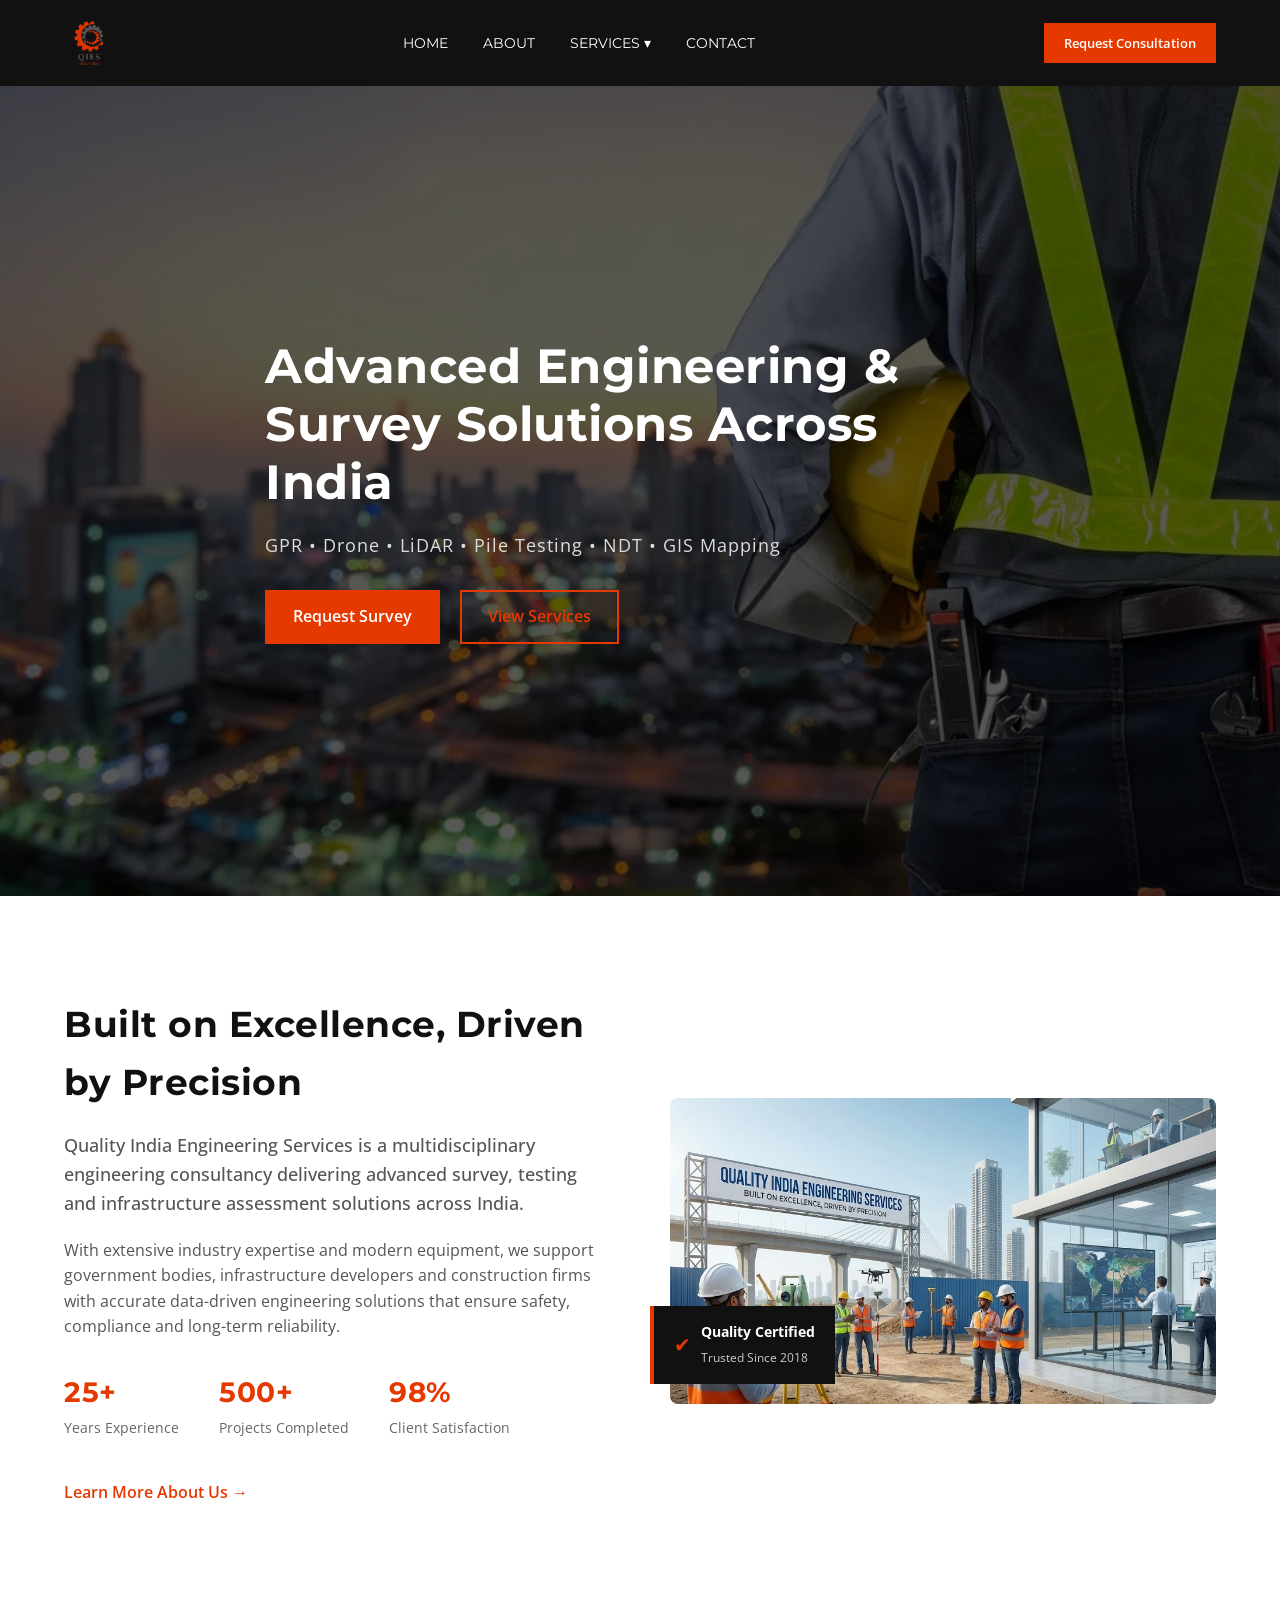
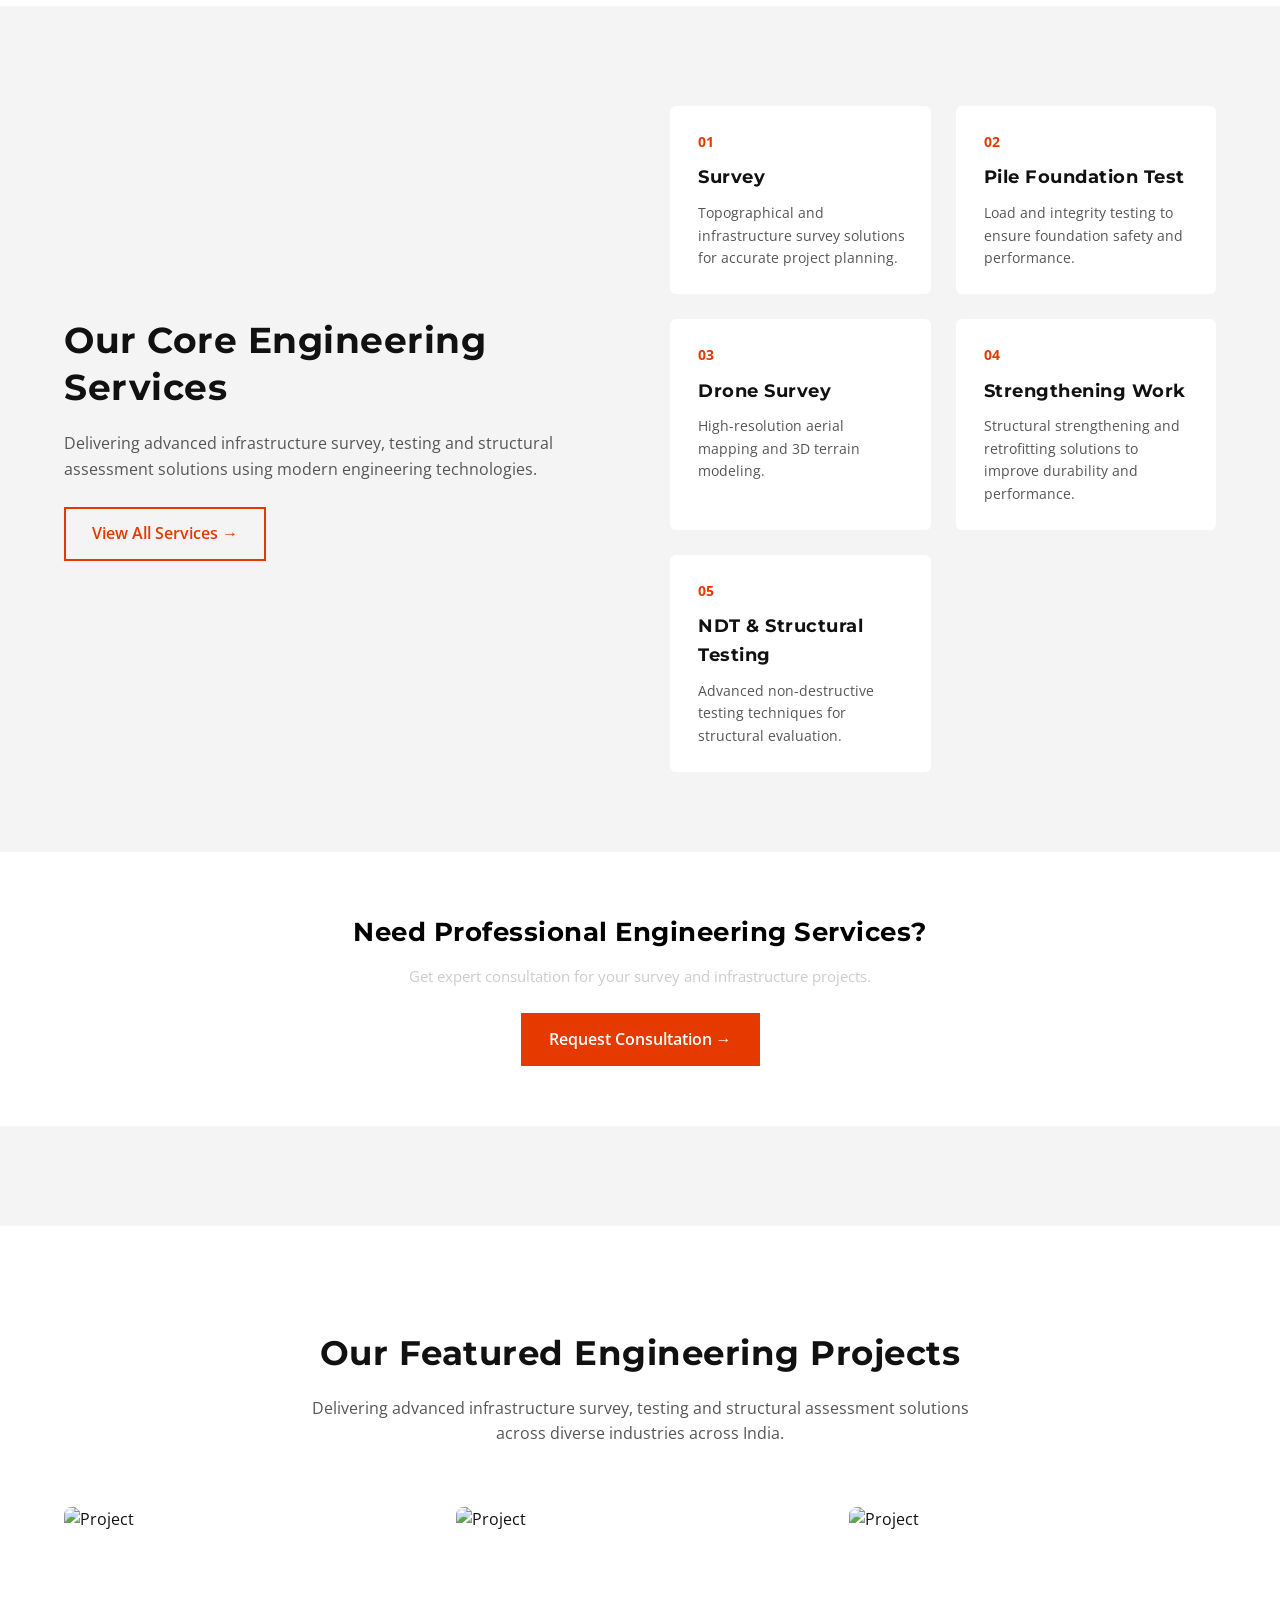
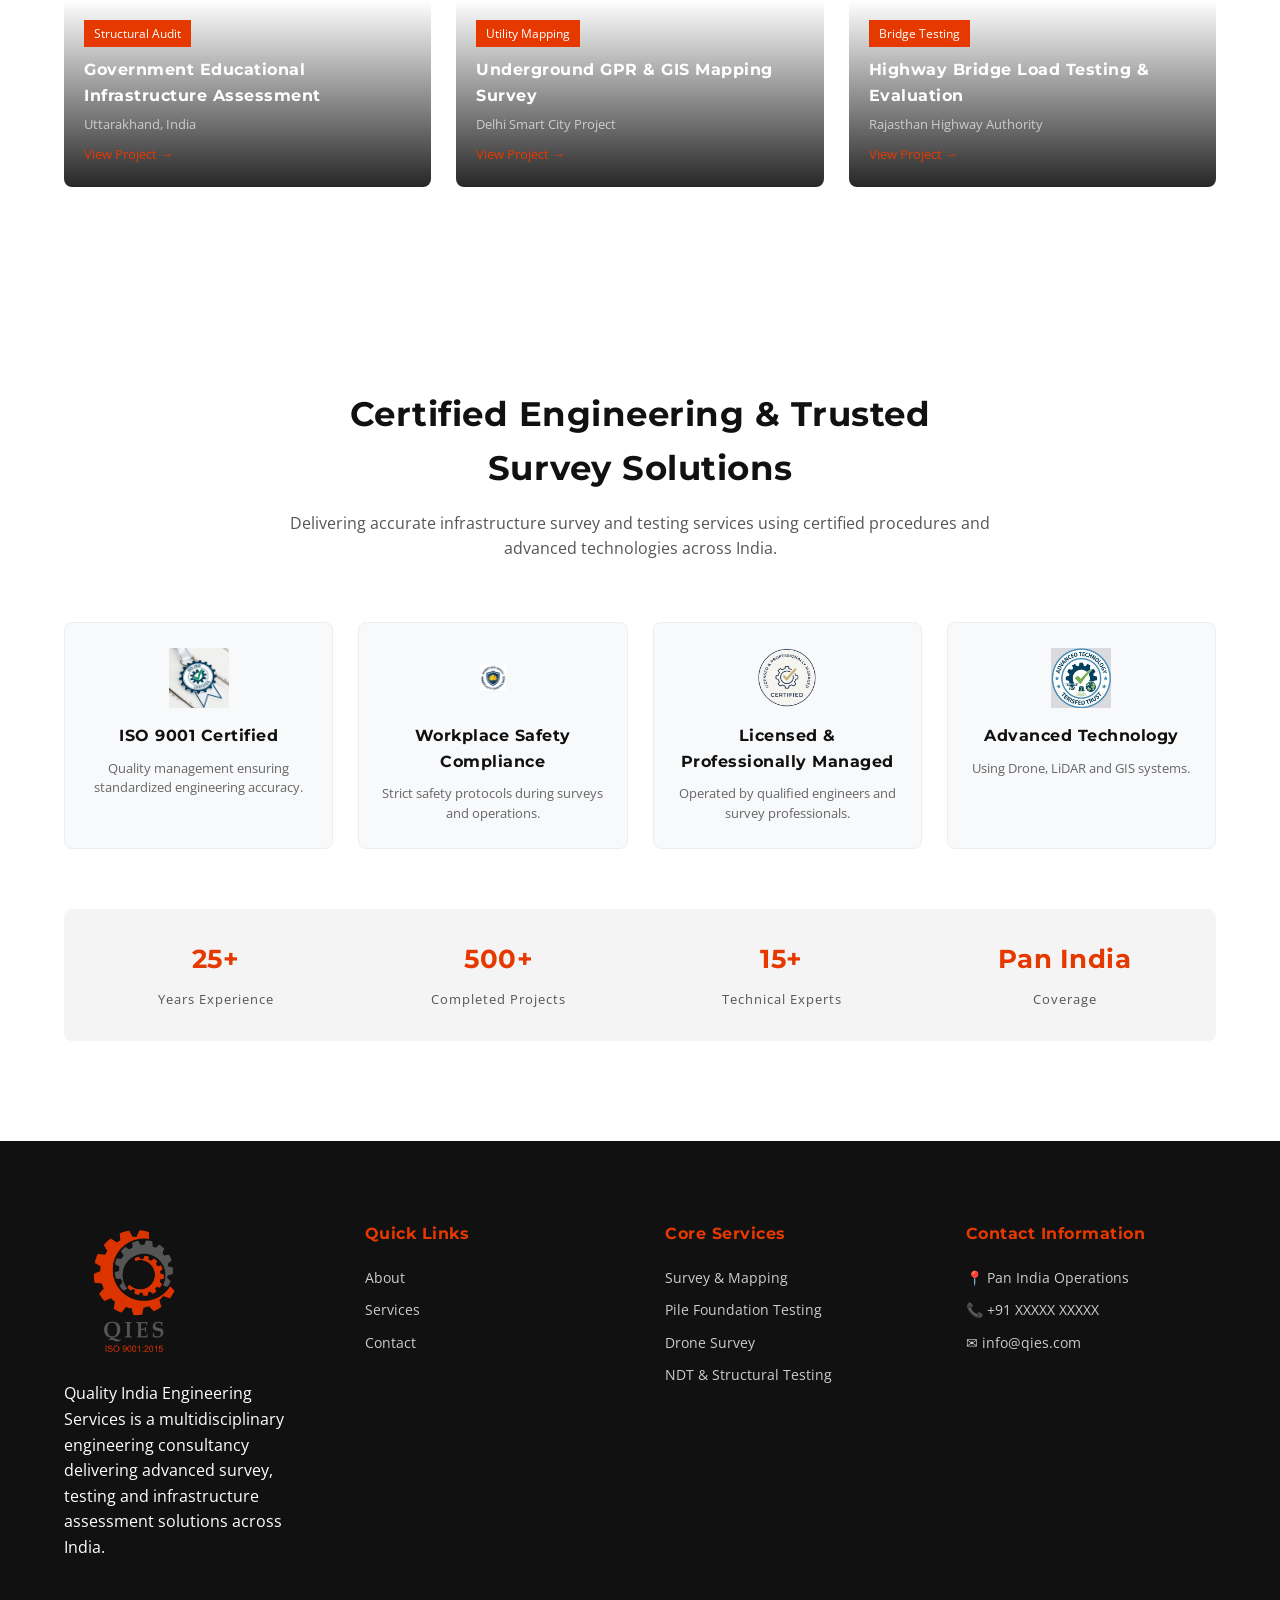
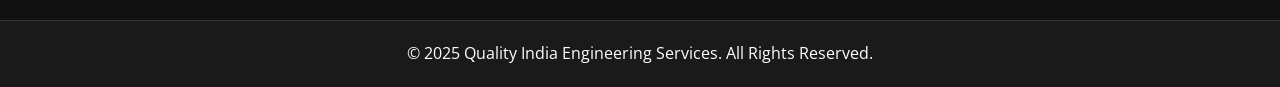
==== index.html @ 015c9689 "Add files via upload" ====
<!DOCTYPE html>
<html lang="en">

<head>
    <meta charset="UTF-8">
    <meta name="viewport" content="width=device-width, initial-scale=1.0">
    <title>QIES | Quality India Engineering Services</title>

    <!-- Google Fonts -->
    <link
        href="https://fonts.googleapis.com/css2?family=Montserrat:wght@600;700&family=Open+Sans:wght@400;500;600&display=swap"
        rel="stylesheet">

    <!-- CSS Files -->
    <link rel="stylesheet" href="assets/css/main.css">
    <link rel="stylesheet" href="assets/css/components.css">
    <link rel="stylesheet" href="assets/css/layout.css">
    <link rel="stylesheet" href="assets/css/animations.css">
</head>

<body>

    <!-- =====================================
     GLOBAL NAVBAR
===================================== -->
    <header class="header">
        <div class="container navbar">

            <!-- Logo -->
            <div class="nav-logo">
                <a href="index.html">
                    <img src="assets/img/logo/qies-logo.png" alt="QIES Logo">
                </a>
            </div>

            <!-- Navigation -->
            <ul class="nav-menu">

                <li><a href="index.html">Home</a></li>

                <li><a href="about.html">About</a></li>

                <!-- Services Dropdown -->
                <li class="dropdown">

                    <!-- This opens dropdown -->
                    <a href="#" class="dropdown-toggle">Services ▾</a>

                    <ul class="dropdown-menu">

                        <!-- 🔥 MAIN SERVICES PAGE LINK -->
                        <li><a href="services/index.html">All Services</a></li>

                        <li><a href="services/survey.html">Survey</a></li>
                        <li><a href="services/pile-foundation.html">Pile Foundation Test</a></li>
                        <li><a href="services/drone-survey.html">Drone Survey</a></li>
                        <li><a href="services/ndt.html">NDT</a></li>
                        <li><a href="services/strengthening.html">Strengthening Work</a></li>

                    </ul>

                </li>

                <li><a href="contact.html">Contact</a></li>

            </ul>

            <!-- CTA Button -->
            <div class="nav-cta">
                <a href="contact.html" class="btn-primary">
                    Request Consultation
                </a>
            </div>

            <!-- Mobile Toggle -->
            <div class="menu-toggle" id="menu-toggle">
                ☰
            </div>

        </div>
    </header>


    <!-- =====================================
     HERO SECTION
===================================== -->
    <section class="hero-section">

        <!-- Background Image -->
        <!-- Replace hero-bg.jpg with your real image -->
        <div class="hero-bg"></div>
        <!-- <video autoplay muted loop class="hero-bg-video">
            <source src="assets/video/drone-video.mp4" type="video/mp4">
        </video> -->

        <!-- Dark Overlay -->
        <div class="hero-overlay"></div>

        <div class="container hero-content">

            <h1>
                Advanced Engineering & Survey Solutions Across India
            </h1>

            <p class="hero-subtitle">
                GPR • Drone • LiDAR • Pile Testing • NDT • GIS Mapping
            </p>

            <div class="hero-buttons">
                <a href="contact.html" class="btn-primary">
                    Request Survey
                </a>

                <a href="services/index.html" class="btn-outline">
                    View Services
                </a>
            </div>

        </div>

    </section>

    <!-- =====================================
     ABOUT SECTION
===================================== -->
    <section class="home-about">

        <div class="container about-flex">

            <!-- LEFT CONTENT -->
            <div class="about-left">

                <h2>Built on Excellence, Driven by Precision</h2>

                <p class="about-lead">
                    Quality India Engineering Services is a multidisciplinary
                    engineering consultancy delivering advanced survey, testing
                    and infrastructure assessment solutions across India.
                </p>

                <p>
                    With extensive industry expertise and modern equipment, we
                    support government bodies, infrastructure developers and
                    construction firms with accurate data-driven engineering
                    solutions that ensure safety, compliance and long-term reliability.
                </p>

                <!-- STATS -->
                <div class="about-stats">

                    <div class="stat-item">
                        <h3>25+</h3>
                        <span>Years Experience</span>
                    </div>

                    <div class="stat-item">
                        <h3>500+</h3>
                        <span>Projects Completed</span>
                    </div>

                    <div class="stat-item">
                        <h3>98%</h3>
                        <span>Client Satisfaction</span>
                    </div>

                </div>

                <a href="about .html" class="about-link">
                    Learn More About Us →
                </a>

            </div>

            <!-- RIGHT IMAGE -->
            <div class="about-right">

                <img src="./assets/img/home/about-home.png" alt="Engineering Team at Work">

                <!-- Floating Badge -->
                <div class="about-badge">
                    <span>✔</span>
                    <div>
                        <strong>Quality Certified</strong>
                        <small>Trusted Since 2018</small>
                    </div>
                </div>

            </div>

        </div>

    </section>


    <!-- =====================================
     HOME SERVICES SECTION
===================================== -->
    <section class="home-services">

        <div class="container services-flex">

            <!-- LEFT SIDE -->
            <div class="services-left">

                <h2>Our Core Engineering Services</h2>

                <p>
                    Delivering advanced infrastructure survey, testing and structural
                    assessment solutions using modern engineering technologies.
                </p>

                <a href="services/index.html" class="btn-outline">
                    View All Services →
                </a>

            </div>

            <!-- RIGHT SIDE -->
            <div class="services-right">

                <div class="service-card">
                    <span class="service-num">01</span>
                    <h3>Survey</h3>
                    <p>Topographical and infrastructure survey solutions for accurate project planning.</p>
                </div>

                <div class="service-card">
                    <span class="service-num">02</span>
                    <h3>Pile Foundation Test</h3>
                    <p>Load and integrity testing to ensure foundation safety and performance.</p>
                </div>

                <div class="service-card">
                    <span class="service-num">03</span>
                    <h3>Drone Survey</h3>
                    <p>High-resolution aerial mapping and 3D terrain modeling.</p>
                </div>

                <!-- NEW CARD -->
                <div class="service-card">
                    <span class="service-num">04</span>
                    <h3>Strengthening Work</h3>
                    <p>Structural strengthening and retrofitting solutions to improve durability and performance.</p>
                </div>

                <!-- NDT MOVED TO LAST -->
                <div class="service-card">
                    <span class="service-num">05</span>
                    <h3>NDT & Structural Testing</h3>
                    <p>Advanced non-destructive testing techniques for structural evaluation.</p>
                </div>

            </div>

        </div>

        <!-- CTA -->
        <div class="services-cta">
            <h4>Need Professional Engineering Services?</h4>
            <p>Get expert consultation for your survey and infrastructure projects.</p>

            <a href="contact.html" class="btn-primary">
                Request Consultation →
            </a>
        </div>

    </section>

    <!-- =====================================
     PROJECT  SECTION
===================================== -->
    <section class="featured-projects">

        <div class="container">

            <!-- Section Header -->
            <div class="section-header center">
                <h2>Our Featured Engineering Projects</h2>
                <p>
                    Delivering advanced infrastructure survey, testing and structural
                    assessment solutions across diverse industries across India.
                </p>
            </div>

            <!-- Projects Grid -->
            <div class="projects-wrapper">

                <!-- Project Card -->
                <div class="project-item">
                    <img src="https://structuralauditor.in/wp-content/uploads/2022/12/civil-engineering-san-jose-ca-e1670151294856-1024x973.jpeg"
                        alt="Project">
                    <div class="project-info">
                        <span class="project-tag">Structural Audit</span>
                        <h4>Government Educational Infrastructure Assessment</h4>
                        <p>Uttarakhand, India</p>
                        <a href="#" class="project-btn">View Project →</a>
                    </div>
                </div>

                <div class="project-item">
                    <img src="https://media.licdn.com/dms/image/v2/D5622AQFQ6OgZ4KOZig/feedshare-shrink_800/B56ZpRAYqjHAAg-/0/1762295648862?e=2147483647&v=beta&t=RNg6ci0b3ePFVuhfb6QjzdAFDzTQX1T67wUep_dt-_A"
                        alt="Project">
                    <div class="project-info">
                        <span class="project-tag">Utility Mapping</span>
                        <h4>Underground GPR & GIS Mapping Survey</h4>
                        <p>Delhi Smart City Project</p>
                        <a href="#" class="project-btn">View Project →</a>
                    </div>
                </div>

                <div class="project-item">
                    <img src="https://encrypted-tbn0.gstatic.com/images?q=tbn:ANd9GcRdxtEsLmEn75LwpDg9IGQLPdgUCQNTuTKJ7g&s"
                        alt="Project">
                    <div class="project-info">
                        <span class="project-tag">Bridge Testing</span>
                        <h4>Highway Bridge Load Testing & Evaluation</h4>
                        <p>Rajasthan Highway Authority</p>
                        <a href="#" class="project-btn">View Project →</a>
                    </div>
                </div>

            </div>

        </div>

    </section>


    <!-- =====================================
     CERTIFICATION & TRUST SECTION
===================================== -->
    <section class="cert-perfect">

        <div class="container">

            <!-- ROW 1: HEADING -->
            <div class="cert-heading">
                <h2>Certified Engineering & Trusted Survey Solutions</h2>
                <p>
                    Delivering accurate infrastructure survey and testing services
                    using certified procedures and advanced technologies across India.
                </p>
            </div>

            <!-- ROW 2: CERTIFICATION CARDS -->
            <div class="cert-cards-row">

                <div class="cert-card">
                    <img src="assets/img/certificates/badge-1.webp" alt="ISO Certification">
                    <h4>ISO 9001 Certified</h4>
                    <p>Quality management ensuring standardized engineering accuracy.</p>
                </div>

                <div class="cert-card">
                    <img src="assets/img/certificates/badge-2.png" alt="Workplace Safety">
                    <h4>Workplace Safety Compliance</h4>
                    <p>Strict safety protocols during surveys and operations.</p>
                </div>

                <div class="cert-card">
                    <img src="assets/img/certificates/badge-3.png" alt="Licensed Managed">
                    <h4>Licensed & Professionally Managed</h4>
                    <p>Operated by qualified engineers and survey professionals.</p>
                </div>

                <div class="cert-card">
                    <img src="assets/img/certificates/badge-4.png" alt="Advanced Technology">
                    <h4>Advanced Technology</h4>
                    <p>Using Drone, LiDAR and GIS systems.</p>
                </div>

            </div>


            <!-- ROW 3: STATS BAR -->
            <div class="cert-stats-row">

                <div class="stat-box">
                    <h3>25+</h3>
                    <span>Years Experience</span>
                </div>

                <div class="stat-box">
                    <h3>500+</h3>
                    <span>Completed Projects</span>
                </div>

                <div class="stat-box">
                    <h3>15+</h3>
                    <span>Technical Experts</span>
                </div>

                <div class="stat-box">
                    <h3>Pan India</h3>
                    <span>Coverage</span>
                </div>

            </div>

        </div>

    </section>


    <!-- =====================================
     GLOBAL FOOTER
===================================== -->
    <footer class="global-footer">

        <div class="container footer-grid">

            <!-- Column 1 -->
            <div class="footer-col footer-about">
                <img src="assets/img/logo/qies-logo.png" alt="QIES Logo">
                <p>
                    Quality India Engineering Services is a multidisciplinary
                    engineering consultancy delivering advanced survey,
                    testing and infrastructure assessment solutions across India.
                </p>
            </div>

            <!-- Column 2 -->
            <div class="footer-col">
                <h4>Quick Links</h4>
                <ul>
                    <li><a href="about.html">About</a></li>
                    <li><a href="services/index.html">Services</a></li>
                    <li><a href="contact.html">Contact</a></li>
                </ul>
            </div>

            <!-- Column 3 -->
            <div class="footer-col">
                <h4>Core Services</h4>
                <ul>
                    <li>Survey & Mapping</li>
                    <li>Pile Foundation Testing</li>
                    <li>Drone Survey</li>
                    <li>NDT & Structural Testing</li>
                </ul>
            </div>

            <!-- Column 4 -->
            <div class="footer-col">
                <h4>Contact Information</h4>
                <ul>
                    <li>📍 Pan India Operations</li>
                    <li>📞 +91 XXXXX XXXXX</li>
                    <li>✉ info@qies.com</li>
                </ul>
            </div>

        </div>

        <!-- Bottom Bar -->
        <div class="footer-bottom">
            <div class="container">
                <p>© 2025 Quality India Engineering Services. All Rights Reserved.</p>
            </div>
        </div>

    </footer>


    <!-- JS -->
    <script src="assets/js/main.js"></script>

</body>

</html>
---- assets/css/main.css ----
/* =====================================
   INDUSTRIAL PRECISION THEME
   QIES - Global Foundation
===================================== */

/* =====================================
   ROOT VARIABLES
===================================== */

:root {

  /* ===== Primary Colors ===== */
  --color-dark: #111111;
  --color-dark-grey: #2E2E2E;
  --color-orange: #E53900;

  /* ===== Secondary Colors ===== */
  --color-light-grey: #F4F4F4;
  --color-white: #FFFFFF;
  --color-border: #DDDDDD;

  /* ===== Typography ===== */
  --font-heading: 'Montserrat', sans-serif;
  --font-body: 'Open Sans', sans-serif;

  /* ===== Layout ===== */
  --container-width: 1200px;
  --section-padding: 100px;

  /* ===== Effects ===== */
  --transition: 0.3s ease;
}

/* =====================================
   RESET
===================================== */

* {
  margin: 0;
  padding: 0;
  box-sizing: border-box;
}

body {
  font-family: var(--font-body);
  background: var(--color-white);
  color: var(--color-dark);
  line-height: 1.6;
}

img {
  max-width: 100%;
  display: block;
}

a {
  text-decoration: none;
  color: inherit;
}

ul {
  list-style: none;
}

/* =====================================
   TYPOGRAPHY
===================================== */

h1, h2, h3, h4 {
  font-family: var(--font-heading);
  font-weight: 700;
  letter-spacing: 0.5px;
}

.section-title {
  font-size: 32px;
  margin-bottom: 20px;
  text-align: center;
}

.section-subtitle {
  text-align: center;
  max-width: 600px;
  margin: 0 auto 50px;
  color: #555;
}

/* =====================================
   LAYOUT SYSTEM
===================================== */

.container {
  width: 90%;
  max-width: var(--container-width);
  margin: 0 auto;
}

.section {
  padding: var(--section-padding) 0;
}

.section-light {
  background: var(--color-white);
}

.section-grey {
  background: var(--color-light-grey);
}

.section-dark {
  background: var(--color-dark);
  color: var(--color-white);
}

/* =====================================
   BUTTONS
===================================== */

.btn-primary {
  display: inline-block;
  background: var(--color-orange);
  color: var(--color-white);
  padding: 14px 28px;
  font-weight: 600;
  transition: var(--transition);
}

.btn-primary:hover {
  background: #c53000;
}

.btn-outline {
  display: inline-block;
  border: 2px solid var(--color-orange);
  color: var(--color-orange);
  padding: 12px 26px;
  font-weight: 600;
  transition: var(--transition);
}

.btn-outline:hover {
  background: var(--color-orange);
  color: var(--color-white);
}
---- assets/css/components.css ----
/* =====================================
   GLOBAL NAVBAR
===================================== */

.header {
  background: var(--color-dark);
  position: sticky;
  top: 0;
  z-index: 1000;
}

.navbar {
  display: flex;
  justify-content: space-between;
  align-items: center;
  padding: 18px 0;
  position: relative;
}

.nav-logo img {
  height: 50px;
}

/* ===== Menu ===== */

.nav-menu {
  display: flex;
  gap: 35px;
  align-items: center;
}

.nav-menu li a {
  font-family: var(--font-heading);
  font-size: 14px;
  text-transform: uppercase;
  color: var(--color-white);
  position: relative;
  transition: var(--transition);
}

.nav-menu li a::after {
  content: "";
  position: absolute;
  width: 0%;
  height: 2px;
  background: var(--color-orange);
  bottom: -6px;
  left: 0;
  transition: var(--transition);
}

.nav-menu li a:hover::after {
  width: 100%;
}

/* ===== Dropdown ===== */

.dropdown {
  position: relative;
}

.dropdown-menu {
  position: absolute;
  top: 100%;
  left: 0;
  background: var(--color-dark-grey);
  min-width: 220px;
  padding: 15px 0;
  display: none;
  border-top: 2px solid var(--color-orange);
}

.dropdown-menu li {
  padding: 8px 20px;
}

.dropdown-menu li a {
  font-size: 13px;
  color: var(--color-white);
}

.dropdown:hover .dropdown-menu {
  display: block;
}

/* ===== CTA ===== */

.nav-cta .btn-primary {
  padding: 10px 20px;
  font-size: 13px;
}

/* ===== Mobile ===== */

.menu-toggle {
  display: none;
  font-size: 28px;
  cursor: pointer;
  color: var(--color-white);
}

/* =====================================
   GLOBAL FOOTER
===================================== */

.global-footer {
  background: #111;
  color: #fff;
  padding-top: 80px;
}

.footer-grid {
  display: grid;
  grid-template-columns: repeat(4, 1fr);
  gap: 50px;
  padding-bottom: 60px;
}

.footer-col h4 {
  color: var(--color-orange);
  margin-bottom: 20px;
}

.footer-col ul li {
  margin-bottom: 10px;
  font-size: 14px;
  color: #ccc;
}

.footer-col ul li a:hover {
  color: var(--color-orange);
}

.footer-about img {
  width: 140px;
  margin-bottom: 20px;
}

.footer-bottom {
  background: #1a1a1a;
  text-align: center;
  padding: 20px 0;
  border-top: 1px solid #333;
}


/* =====================================
  HOME HERO SECTION
===================================== */

.hero-section {
    position: relative;
    height: 90vh;
    display: flex;
    align-items: center;
    overflow: hidden;
}

/* Background image container */
.hero-bg {
    position: absolute;
    width: 100%;
    height: 100%;
    background: url("../img/hero/home-hero-bg.jpeg") center/cover no-repeat;
    z-index: 1;
}

.hero-bg-video {
    position: absolute;
    width: 100%;
    height: 100%;
    object-fit: cover;
    z-index: 1;
}

/* Dark overlay */
.hero-overlay {
    position: absolute;
    width: 100%;
    height: 100%;
    background: rgba(0, 0, 0, 0.65);
    z-index: 2;
}

/* Content */
.hero-content {
    position: relative;
    z-index: 3;
    max-width: 750px;
    color: var(--color-white);
}

.hero-content h1 {
    font-size: 48px;
    line-height: 1.2;
    margin-bottom: 20px;
}

.hero-subtitle {
    font-size: 18px;
    margin-bottom: 30px;
    color: #ddd;
    letter-spacing: 1px;
}

/* Buttons */
.hero-buttons {
    display: flex;
    gap: 20px;
}


/* =====================================
   HOME ABOUT SECTION
===================================== */

.home-about {
    padding: 100px 0;
    background: var(--color-white);
}

/* Layout */
.about-flex {
    display: flex;
    align-items: center;
    gap: 60px;
}

/* LEFT SIDE */
.about-left {
    flex: 1;
}

.about-left h2 {
    font-size: 36px;
    margin-bottom: 20px;
}

.about-lead {
    font-size: 18px;
    font-weight: 500;
    margin-bottom: 20px;
    color: #333;
}

.about-left p {
    color: #555;
    margin-bottom: 20px;
}

/* ===== STATS ===== */
.about-stats {
    display: flex;
    gap: 40px;
    margin: 30px 0;
}

.stat-item h3 {
    font-size: 28px;
    color: var(--color-orange);
}

.stat-item span {
    font-size: 14px;
    color: #666;
}

/* ===== BUTTON ===== */
.about-link {
    display: inline-block;
    margin-top: 10px;
    font-weight: 600;
    color: var(--color-orange);
    transition: 0.3s;
}

.about-link:hover {
    color: #c53000;
}

/* RIGHT SIDE */
.about-right {
    flex: 1;
    position: relative;
}

.about-right img {
    border-radius: 8px;
    width: 100%;
}

/* FLOATING BADGE */
.about-badge {
    position: absolute;
    bottom: 20px;
    left: -20px;
    background: var(--color-dark);
    color: white;
    padding: 15px 20px;
    display: flex;
    align-items: center;
    gap: 10px;
    border-left: 4px solid var(--color-orange);
}

.about-badge span {
    font-size: 20px;
    color: var(--color-orange);
}

.about-badge strong {
    display: block;
    font-size: 14px;
}

.about-badge small {
    font-size: 12px;
    color: #ccc;
}

/* =====================================
   HOME SERVICES SECTION
===================================== */

.home-services {
    padding: 100px 0;
    background: var(--color-light-grey);
}

/* ===== LAYOUT ===== */
.services-flex {
    display: flex;
    gap: 60px;
    align-items: center;
}

/* ===== LEFT SIDE ===== */
.services-left {
    flex: 1;
}

.services-left h2 {
    font-size: 36px;
    margin-bottom: 20px;
    line-height: 1.3;
}

.services-left p {
    color: #555;
    margin-bottom: 25px;
    max-width: 500px;
}

/* ===== RIGHT SIDE GRID ===== */
.services-right {
    flex: 1;
    display: grid;
    grid-template-columns: repeat(2, 1fr);
    gap: 25px;
}

/* ===== SERVICE CARD ===== */
.service-card {
    background: #fff;
    padding: 25px;
    border-radius: 6px;
    border-left: 3px solid transparent;
    transition: var(--transition);
}

/* Hover effect */
.service-card:hover {
    border-left: 3px solid var(--color-orange);
    transform: translateY(-6px);
    box-shadow: 0 10px 25px rgba(0,0,0,0.08);
}

/* ===== HIGHLIGHT CARD (FIXED VERSION) ===== */
/* .service-card.highlight {
    background: #1a1a1a;            
    color: #fff;
    border-left: 3px solid var(--color-orange);
}

.service-card.highlight p {
    color: #bbb;
}

.service-card.highlight:hover {
    background: #000;
} */

/* ===== NUMBER ===== */
.service-num {
    font-size: 14px;
    font-weight: bold;
    color: var(--color-orange);
    margin-bottom: 10px;
    display: block;
}

/* ===== TEXT ===== */
.service-card h3 {
    font-size: 18px;
    margin-bottom: 10px;
}

.service-card p {
    font-size: 14px;
    color: #555;
    line-height: 1.6;
}

/* ===== CTA SECTION ===== */
.services-cta {
    margin-top: 80px;
    text-align: center;
    background: var(--color-white);
    color: black;
    padding: 60px 20px;
}

.services-cta h4 {
    font-size: 26px;
    margin-bottom: 10px;
}

.services-cta p {
    margin-bottom: 25px;
    color: #ccc;
    font-size: 15px;
}



/* =====================================
   CERTIFICATION SECTION (PERFECT VERSION)
===================================== */

.cert-perfect {
    padding: 100px 0;
    background: var(--color-white);
}

/* ===== HEADING ===== */
.cert-heading {
    text-align: center;
    max-width: 700px;
    margin: 0 auto 60px;
}

.cert-heading h2 {
    font-size: 34px;
    margin-bottom: 15px;
}

.cert-heading p {
    color: #555;
    font-size: 16px;
    line-height: 1.6;
}

/* ===== CERTIFICATION CARDS ===== */
.cert-cards-row {
    display: grid;
    grid-template-columns: repeat(4, 1fr);
    gap: 25px;
    margin-bottom: 60px;
}

.cert-card {
    background: #f8f9fb;
    padding: 25px 20px;
    text-align: center;
    border-radius: 8px;
    transition: var(--transition);
    border: 1px solid #eee;
}

/* Image */
.cert-card img {
    width: 60px;
    height: 60px;
    object-fit: contain;
    margin: 0 auto 15px;
}

/* Title */
.cert-card h4 {
    font-size: 16px;
    margin-bottom: 10px;
}

/* Text */
.cert-card p {
    font-size: 13px;
    color: #666;
    line-height: 1.5;
}

/* Hover */
.cert-card:hover {
    transform: translateY(-6px);
    border-color: var(--color-orange);
    box-shadow: 0 10px 25px rgba(0,0,0,0.08);
}

/* ===== STATS BAR ===== */
.cert-stats-row {
    display: grid;
    grid-template-columns: repeat(4, 1fr);
    gap: 20px;
    background: #f4f4f4;
    padding: 30px 20px;
    border-radius: 8px;
}

/* Stat Box */
.stat-box {
    text-align: center;
}

.stat-box h3 {
    font-size: 26px;
    color: var(--color-orange);
    margin-bottom: 5px;
}

.stat-box span {
    font-size: 13px;
    color: #555;
    letter-spacing: 1px;
}


/* =====================================
   FEATURED PROJECTS SECTION
===================================== */

.featured-projects {
    padding: 100px 0;
    background: var(--color-white);
}

/* ===== HEADER ===== */
.section-header.center {
    text-align: center;
    max-width: 700px;
    margin: 0 auto 60px;
}

.section-header h2 {
    font-size: 34px;
    margin-bottom: 15px;
}

.section-header p {
    color: #555;
    line-height: 1.6;
}

/* ===== GRID ===== */
.projects-wrapper {
    display: grid;
    grid-template-columns: repeat(3, 1fr);
    gap: 25px;
}

/* ===== CARD ===== */
.project-item {
    position: relative;
    overflow: hidden;
    border-radius: 8px;
}

/* IMAGE */
.project-item img {
    width: 100%;
    height: 280px;
    object-fit: cover;
    transition: transform 0.5s ease;
}

/* ZOOM EFFECT */
.project-item:hover img {
    transform: scale(1.08);
}

/* ===== OVERLAY ===== */
.project-info {
    position: absolute;
    bottom: 0;
    left: 0;
    width: 100%;
    padding: 20px;
    background: linear-gradient(to top, rgba(0,0,0,0.85), rgba(0,0,0,0));
    color: #fff;
}

/* TAG */
.project-tag {
    font-size: 12px;
    background: var(--color-orange);
    padding: 4px 10px;
    display: inline-block;
    margin-bottom: 10px;
}

/* TITLE */
.project-info h4 {
    font-size: 16px;
    margin-bottom: 5px;
}

/* LOCATION */
.project-info p {
    font-size: 13px;
    color: #ccc;
}

.project-btn {
    display: inline-block;
    margin-top: 10px;
    font-size: 13px;
    color: var(--color-orange);
}

.project-btn:hover {
    text-decoration: underline;
}

.project-item:hover {
    box-shadow: 0 10px 25px rgba(0,0,0,0.1);
}














/* =====================================
   ABOUT HERO SECTION
===================================== */

.about-hero {
    position: relative;
    height: 50vh;
    display: flex;
    align-items: center;
    overflow: hidden;
}

/* Background */
.about-hero-bg {
    position: absolute;
    width: 100%;
    height: 100%;
    background: url("../img/hero/about-hero.jpg") center/cover no-repeat;
    z-index: 1;
}

/* Overlay */
.about-hero-overlay {
    position: absolute;
    width: 100%;
    height: 100%;
    background: rgba(0,0,0,0.75);
    z-index: 2;
}

/* Content */
.about-hero-content {
    position: relative;
    z-index: 3;
    color: #fff;
    max-width: 700px;
}

.about-hero-content h1 {
    font-size: 38px;
    margin-bottom: 15px;
}

.about-hero-content p {
    font-size: 16px;
    color: #ccc;
    margin-bottom: 20px;
}

/* Breadcrumb */
.breadcrumb {
    font-size: 14px;
}

.breadcrumb a {
    color: var(--color-orange);
}

.breadcrumb span {
    color: #aaa;
}
---- assets/css/layout.css ----
/* =====================================
   RESPONSIVE BREAKPOINTS
===================================== */

/* =====================================
   GLOBAL NAVBAR RESPONSIVE
===================================== */

@media (max-width: 992px) {

  .nav-menu {
    position: absolute;
    top: 75px;
    right: 0;
    background: var(--color-dark);
    flex-direction: column;
    width: 260px;
    padding: 30px;
    gap: 20px;
    display: none;
  }

  .nav-menu.active {
    display: flex;
  }

  .menu-toggle {
    display: block;
  }

  .nav-cta {
    display: none;
  }

  .footer-grid {
    grid-template-columns: 1fr 1fr;
  }
}
/* =====================================
   GLOBEL FOOTER RESPONSIVE
===================================== */
@media (max-width: 600px) {

  .footer-grid {
    grid-template-columns: 1fr;
  }

  .section {
    padding: 60px 0;
  }
}

/* =====================================
   HOME HERO RESPONSIVE
===================================== */

@media (max-width: 992px) {

    .hero-content h1 {
        font-size: 36px;
    }

    .hero-section {
        height: 80vh;
    }
}

@media (max-width: 600px) {

    .hero-content h1 {
        font-size: 28px;
    }

    .hero-subtitle {
        font-size: 14px;
    }

    .hero-buttons {
        flex-direction: column;
        gap: 15px;
    }

    .hero-section {
        height: 75vh;
    }
}

/* =====================================
   MOBILE DROPDOWN FIX
===================================== */

@media (max-width: 992px) {

  .dropdown-menu {
    position: static;
    display: none;
    background: none;
    padding-left: 15px;
    border: none;
  }

  .dropdown.active .dropdown-menu {
    display: block;
  }

}

/* =====================================
   ABOUT RESPONSIVE
===================================== */

@media (max-width: 992px) {

    .about-flex {
        flex-direction: column;
    }

    .about-stats {
        justify-content: space-between;
    }

    .about-badge {
        left: 10px;
        bottom: 10px;
    }

}

@media (max-width: 600px) {

    .about-left h2 {
        font-size: 28px;
    }

    .about-lead {
        font-size: 16px;
    }

    .about-stats {
        flex-direction: column;
        gap: 15px;
    }

}



/* =====================================
   HOME SERVICES RESPONSIVE
===================================== */

@media (max-width: 992px) {

    .services-flex {
        flex-direction: column;
    }

    .services-right {
        grid-template-columns: 1fr;
    }

}

@media (max-width: 600px) {

    .services-left h2 {
        font-size: 28px;
    }

    .services-left p {
        font-size: 14px;
    }

}


/* =====================================
   CERT SECTION RESPONSIVE
===================================== */

@media (max-width: 992px) {

    .cert-cards-row {
        grid-template-columns: repeat(2, 1fr);
    }

    .cert-stats-row {
        grid-template-columns: repeat(2, 1fr);
        gap: 15px;
    }

}

@media (max-width: 600px) {

    .cert-cards-row {
        grid-template-columns: 1fr;
    }

    .cert-stats-row {
        grid-template-columns: 1fr;
    }

    .cert-heading h2 {
        font-size: 26px;
    }

}


/* =====================================
   PROJECT SECTION RESPONSIVE
===================================== */

@media (max-width: 992px) {

    .projects-wrapper {
        grid-template-columns: repeat(2, 1fr);
    }

}

@media (max-width: 600px) {

    .projects-wrapper {
        grid-template-columns: 1fr;
    }

    .section-header h2 {
        font-size: 26px;
    }

}












/* =====================================
   ABOUT HERO RESPONSIVE
===================================== */

@media (max-width: 992px) {

    .about-hero {
        height: 40vh;
    }

    .about-hero-content h1 {
        font-size: 30px;
    }

}

@media (max-width: 600px) {

    .about-hero {
        height: 35vh;
        text-align: center;
    }

    .about-hero-content {
        margin: 0 auto;
    }

    .about-hero-content h1 {
        font-size: 24px;
    }

    .about-hero-content p {
        font-size: 14px;
    }

}
---- assets/css/animations.css ----
/* =====================================
   GLOBAL ANIMATIONS
===================================== */

.fade-up {
  opacity: 0;
  transform: translateY(40px);
  transition: 0.8s ease;
}

.fade-up.show {
  opacity: 1;
  transform: translateY(0);
}
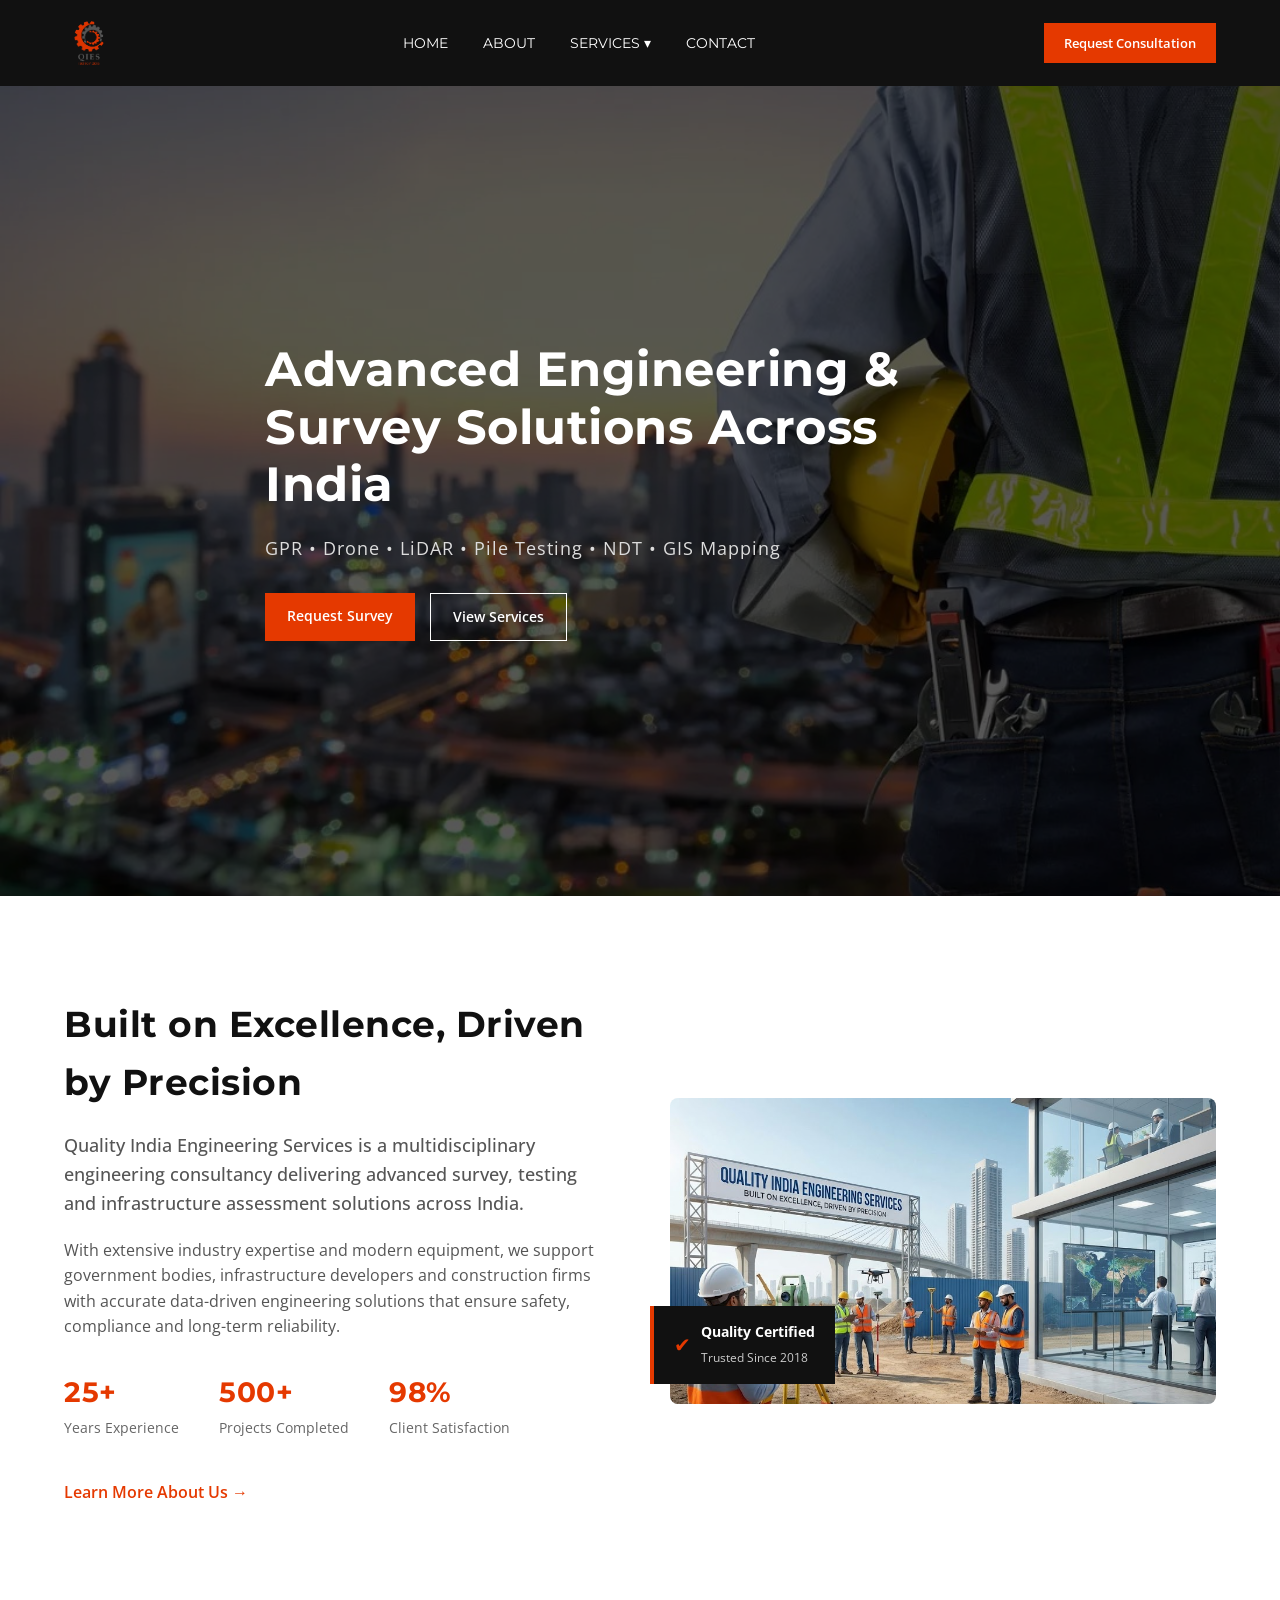
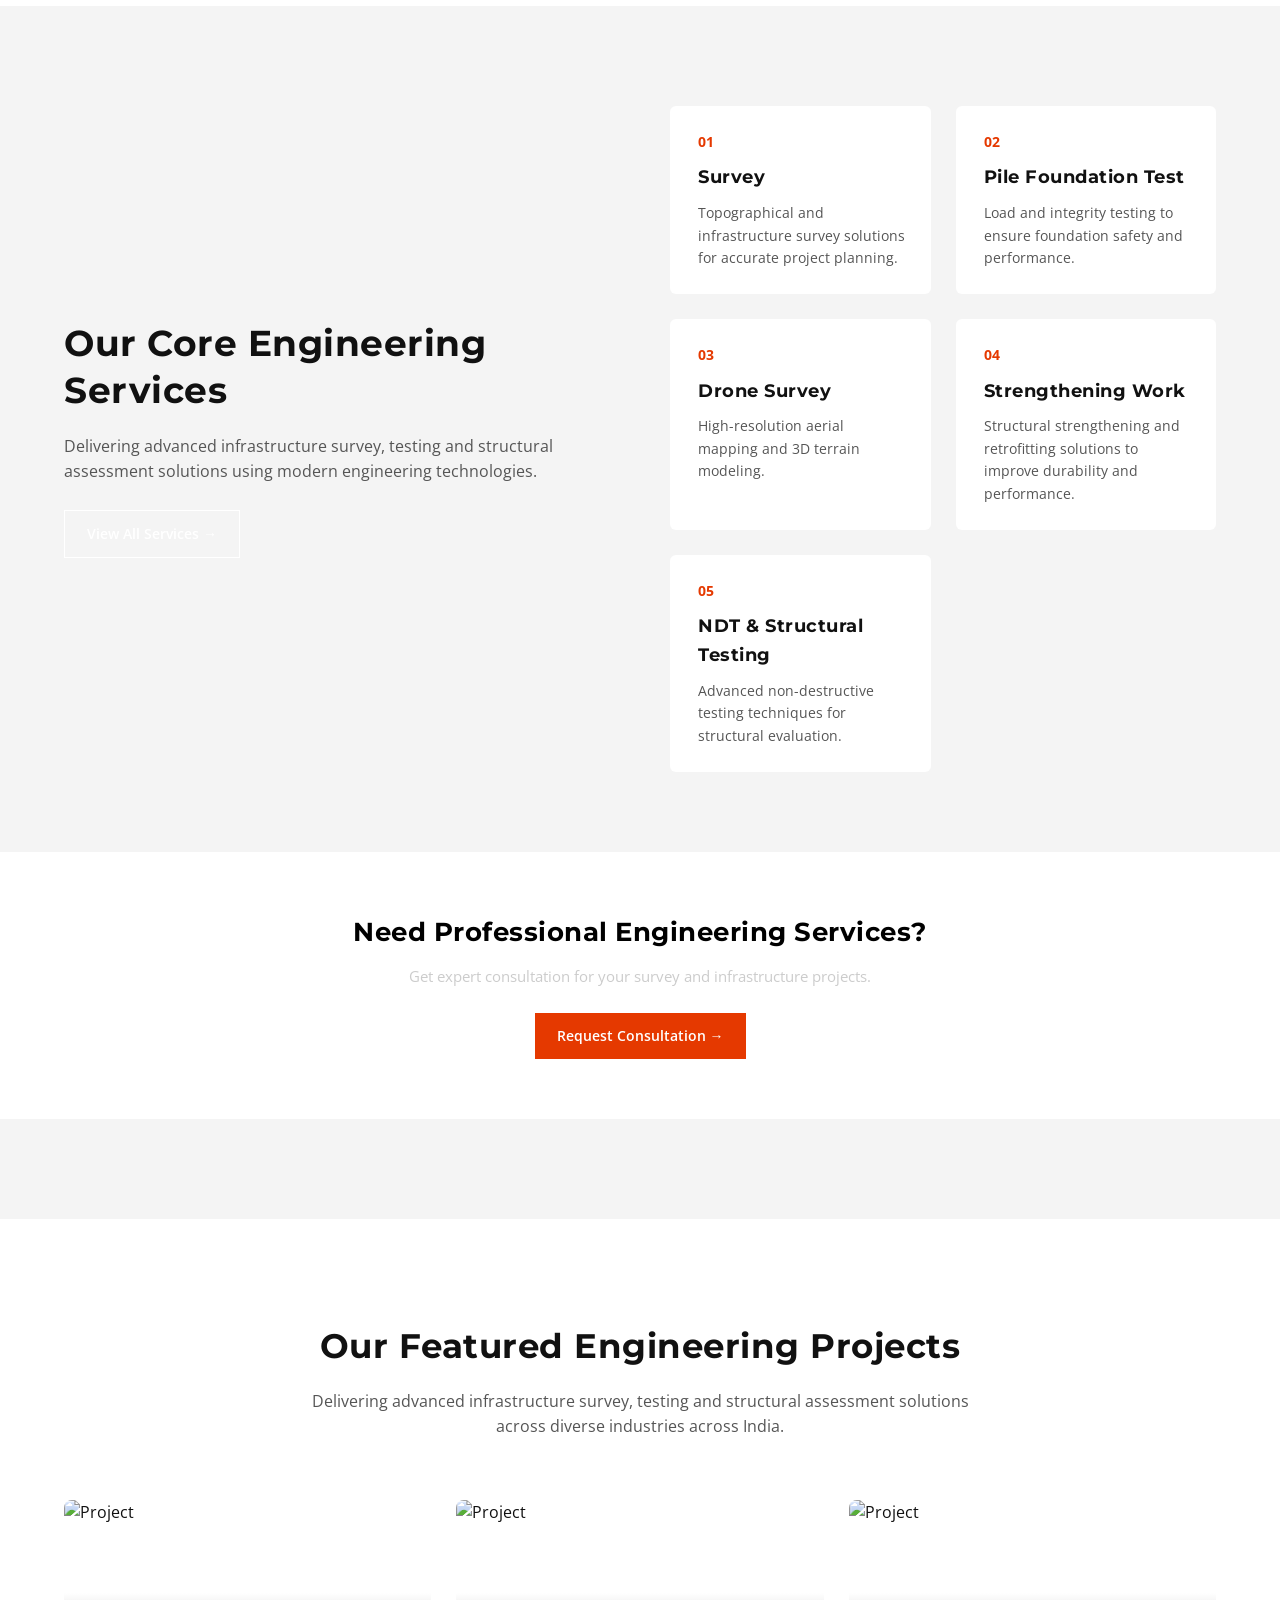
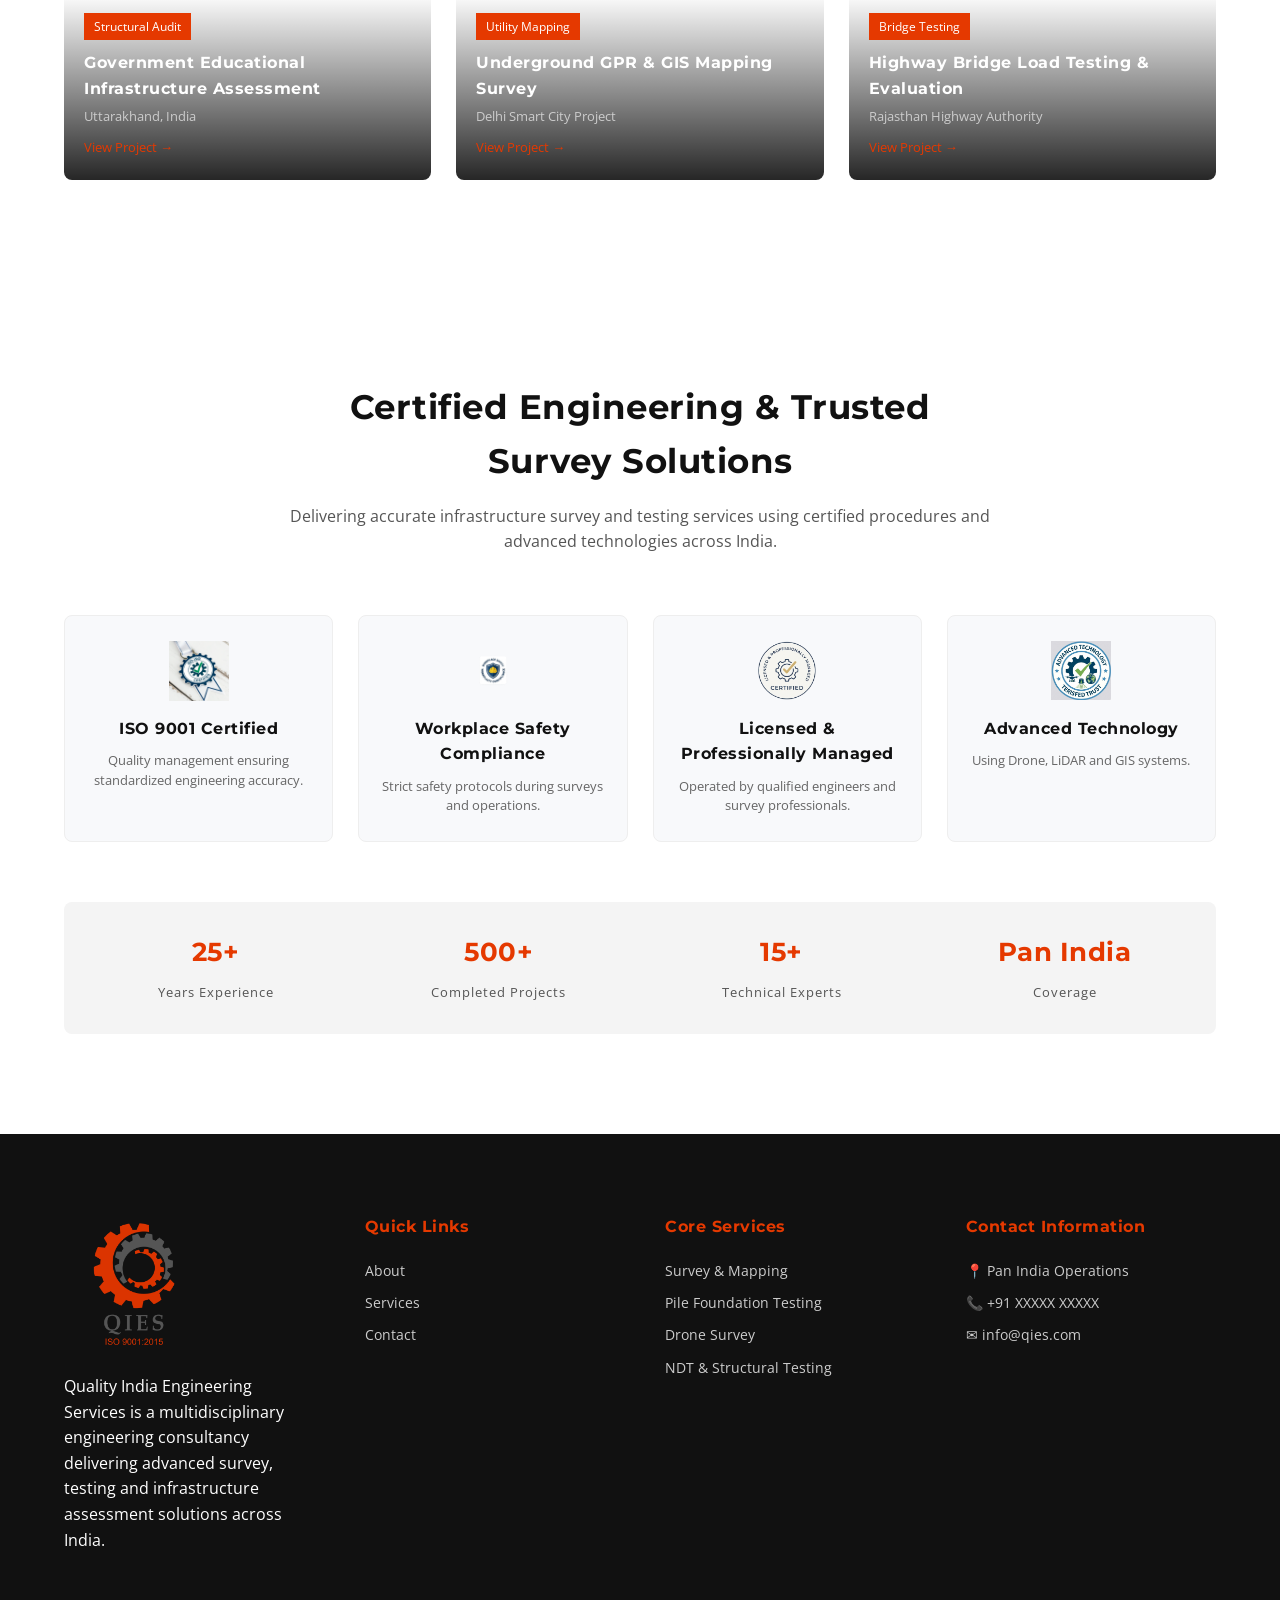
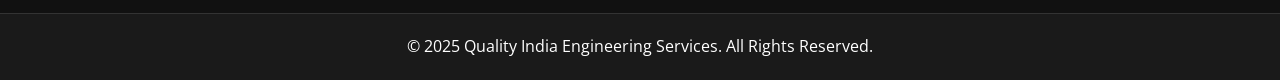
==== commit a258c833: "Add files via upload" ====
--- a/index.html
+++ b/index.html
@@ -119,6 +119,8 @@
         </div>
 
     </section>
+
+
 
     <!-- =====================================
      ABOUT SECTION
--- a/assets/css/components.css
+++ b/assets/css/components.css
@@ -3,100 +3,100 @@
 ===================================== */
 
 .header {
-  background: var(--color-dark);
-  position: sticky;
-  top: 0;
-  z-index: 1000;
+    background: var(--color-dark);
+    position: sticky;
+    top: 0;
+    z-index: 1000;
 }
 
 .navbar {
-  display: flex;
-  justify-content: space-between;
-  align-items: center;
-  padding: 18px 0;
-  position: relative;
+    display: flex;
+    justify-content: space-between;
+    align-items: center;
+    padding: 18px 0;
+    position: relative;
 }
 
 .nav-logo img {
-  height: 50px;
+    height: 50px;
 }
 
 /* ===== Menu ===== */
 
 .nav-menu {
-  display: flex;
-  gap: 35px;
-  align-items: center;
+    display: flex;
+    gap: 35px;
+    align-items: center;
 }
 
 .nav-menu li a {
-  font-family: var(--font-heading);
-  font-size: 14px;
-  text-transform: uppercase;
-  color: var(--color-white);
-  position: relative;
-  transition: var(--transition);
+    font-family: var(--font-heading);
+    font-size: 14px;
+    text-transform: uppercase;
+    color: var(--color-white);
+    position: relative;
+    transition: var(--transition);
 }
 
 .nav-menu li a::after {
-  content: "";
-  position: absolute;
-  width: 0%;
-  height: 2px;
-  background: var(--color-orange);
-  bottom: -6px;
-  left: 0;
-  transition: var(--transition);
+    content: "";
+    position: absolute;
+    width: 0%;
+    height: 2px;
+    background: var(--color-orange);
+    bottom: -6px;
+    left: 0;
+    transition: var(--transition);
 }
 
 .nav-menu li a:hover::after {
-  width: 100%;
+    width: 100%;
 }
 
 /* ===== Dropdown ===== */
 
 .dropdown {
-  position: relative;
+    position: relative;
 }
 
 .dropdown-menu {
-  position: absolute;
-  top: 100%;
-  left: 0;
-  background: var(--color-dark-grey);
-  min-width: 220px;
-  padding: 15px 0;
-  display: none;
-  border-top: 2px solid var(--color-orange);
+    position: absolute;
+    top: 100%;
+    left: 0;
+    background: var(--color-dark-grey);
+    min-width: 220px;
+    padding: 15px 0;
+    display: none;
+    border-top: 2px solid var(--color-orange);
 }
 
 .dropdown-menu li {
-  padding: 8px 20px;
+    padding: 8px 20px;
 }
 
 .dropdown-menu li a {
-  font-size: 13px;
-  color: var(--color-white);
+    font-size: 13px;
+    color: var(--color-white);
 }
 
 .dropdown:hover .dropdown-menu {
-  display: block;
+    display: block;
 }
 
 /* ===== CTA ===== */
 
 .nav-cta .btn-primary {
-  padding: 10px 20px;
-  font-size: 13px;
+    padding: 10px 20px;
+    font-size: 13px;
 }
 
 /* ===== Mobile ===== */
 
 .menu-toggle {
-  display: none;
-  font-size: 28px;
-  cursor: pointer;
-  color: var(--color-white);
+    display: none;
+    font-size: 28px;
+    cursor: pointer;
+    color: var(--color-white);
 }
 
 /* =====================================
@@ -104,43 +104,43 @@
 ===================================== */
 
 .global-footer {
-  background: #111;
-  color: #fff;
-  padding-top: 80px;
+    background: #111;
+    color: #fff;
+    padding-top: 80px;
 }
 
 .footer-grid {
-  display: grid;
-  grid-template-columns: repeat(4, 1fr);
-  gap: 50px;
-  padding-bottom: 60px;
+    display: grid;
+    grid-template-columns: repeat(4, 1fr);
+    gap: 50px;
+    padding-bottom: 60px;
 }
 
 .footer-col h4 {
-  color: var(--color-orange);
-  margin-bottom: 20px;
+    color: var(--color-orange);
+    margin-bottom: 20px;
 }
 
 .footer-col ul li {
-  margin-bottom: 10px;
-  font-size: 14px;
-  color: #ccc;
+    margin-bottom: 10px;
+    font-size: 14px;
+    color: #ccc;
 }
 
 .footer-col ul li a:hover {
-  color: var(--color-orange);
+    color: var(--color-orange);
 }
 
 .footer-about img {
-  width: 140px;
-  margin-bottom: 20px;
+    width: 140px;
+    margin-bottom: 20px;
 }
 
 .footer-bottom {
-  background: #1a1a1a;
-  text-align: center;
-  padding: 20px 0;
-  border-top: 1px solid #333;
+    background: #1a1a1a;
+    text-align: center;
+    padding: 20px 0;
+    border-top: 1px solid #333;
 }
 
 
@@ -372,7 +372,7 @@
 .service-card:hover {
     border-left: 3px solid var(--color-orange);
     transform: translateY(-6px);
-    box-shadow: 0 10px 25px rgba(0,0,0,0.08);
+    box-shadow: 0 10px 25px rgba(0, 0, 0, 0.08);
 }
 
 /* ===== HIGHLIGHT CARD (FIXED VERSION) ===== */
@@ -502,7 +502,7 @@
 .cert-card:hover {
     transform: translateY(-6px);
     border-color: var(--color-orange);
-    box-shadow: 0 10px 25px rgba(0,0,0,0.08);
+    box-shadow: 0 10px 25px rgba(0, 0, 0, 0.08);
 }
 
 /* ===== STATS BAR ===== */
@@ -593,7 +593,7 @@
     left: 0;
     width: 100%;
     padding: 20px;
-    background: linear-gradient(to top, rgba(0,0,0,0.85), rgba(0,0,0,0));
+    background: linear-gradient(to top, rgba(0, 0, 0, 0.85), rgba(0, 0, 0, 0));
     color: #fff;
 }
 
@@ -630,7 +630,7 @@
 }
 
 .project-item:hover {
-    box-shadow: 0 10px 25px rgba(0,0,0,0.1);
+    box-shadow: 0 10px 25px rgba(0, 0, 0, 0.1);
 }
 
 
@@ -647,64 +647,455 @@
 
 
 /* =====================================
-   ABOUT HERO SECTION
+   ABOUT HERO - DESIGN
 ===================================== */
 
-.about-hero {
+.about-hero-modern {
+    background: #0a0a0a;
+    color: #fff;
+}
+
+/* TAG */
+/* .about-hero-text .tag {
+    font-size: 13px;
+    color: var(--color-orange);
+    letter-spacing: 1px;
+} */
+
+/* HEADING */
+.about-hero-text h1 {
+    font-size: 42px;
+    line-height: 1.2;
+    margin: 20px 0;
+}
+
+/* TEXT */
+.about-hero-text p {
+    color: #ccc;
+    line-height: 1.6;
+    margin-bottom: 25px;
+}
+
+/* IMAGE */
+.about-hero-image img {
+    border-radius: 10px;
+}
+
+/* BUTTONS */
+.btn-primary {
+    background: var(--color-orange);
+    color: #fff;
+    padding: 12px 22px;
+    font-size: 14px;
+    text-decoration: none;
+    transition: 0.3s;
+}
+
+.btn-primary:hover {
+    background: #c53000;
+}
+
+.btn-outline {
+    border: 1px solid #fff;
+    color: #fff;
+    padding: 12px 22px;
+    font-size: 14px;
+    text-decoration: none;
+    transition: 0.3s;
+}
+
+.btn-outline:hover {
+    border-color: var(--color-orange);
+    color: var(--color-orange);
+}
+
+
+.about-hero-modern {
+    width: 100%;
+    padding: 100px 0;
+    display: flex;
+    align-items: center;
+}
+
+/* GRID */
+.about-hero-grid {
+    display: grid;
+    grid-template-columns: 1fr 1fr;
+    gap: 60px;
+    align-items: center;
+}
+
+/* LEFT */
+.about-hero-text {
+    max-width: 550px;
+}
+
+/* BUTTON GROUP */
+.hero-buttons {
+    display: flex;
+    gap: 15px;
+    flex-wrap: wrap;
+}
+
+/* RIGHT IMAGE */
+.about-hero-image img {
+    width: 100%;
+    height: auto;
+    display: block;
+}
+
+
+/* =====================================
+   ABOUT COMPANY - DESIGN
+===================================== */
+
+
+.about-company {
+    background: #fff;
+    background-image: linear-gradient(rgba(0, 0, 0, 0.02) 1px, transparent 1px),
+        linear-gradient(90deg, rgba(0, 0, 0, 0.02) 1px, transparent 1px);
+    background-size: 40px 40px;
+}
+
+/* HEADING */
+.about-text h2 {
+    font-size: 36px;
+    margin-bottom: 20px;
     position: relative;
-    height: 50vh;
+}
+
+/* ORANGE LINE (industrial touch) */
+.about-text h2::after {
+    content: "";
+    width: 60px;
+    height: 3px;
+    background: var(--color-orange);
+    display: block;
+    margin-top: 10px;
+}
+
+/* TEXT */
+.about-text p {
+    color: #555;
+    line-height: 1.7;
+    margin-bottom: 20px;
+}
+
+/* IMAGE STYLE */
+.about-img img {
+    border-radius: 8px;
+    box-shadow: 0 15px 35px rgba(0, 0, 0, 0.08);
+    transition: 0.4s ease;
+}
+
+/* HOVER EFFECT */
+.about-img img:hover {
+    transform: scale(1.03);
+}
+
+
+.about-company {
+    width: 100%;
+    padding: 100px 0;
+}
+
+/* FLEX LAYOUT */
+.about-flex {
     display: flex;
     align-items: center;
+    gap: 60px;
+}
+
+/* LEFT TEXT */
+.about-text {
+    flex: 1;
+    max-width: 550px;
+}
+
+/* RIGHT IMAGE */
+.about-img {
+    flex: 1;
+}
+
+.about-img img {
+    width: 100%;
+    height: auto;
+    display: block;
+}
+
+
+/* =====================================
+   ABOUT MISSION VISION - DESIGN
+===================================== */
+
+.mission-vision {
+    background: var(--color-light-grey);
+}
+/* HEADING */
+.mission-vision-heading {
+    font-size: 34px;
+}
+
+/* CARD */
+.mv-card {
+    background: #fff;
+    border-radius: 8px;
+    border-top: 3px solid var(--color-orange);
+    transition: 0.3s ease;
+}
+
+/* HOVER */
+.mv-card:hover {
+    transform: translateY(-6px);
+    box-shadow: 0 15px 30px rgba(0,0,0,0.08);
+}
+
+/* TITLE */
+.mv-card h3 {
+    font-size: 20px;
+    margin-bottom: 15px;
+}
+
+/* TEXT */
+.mv-card p {
+    font-size: 14px;
+    color: #555;
+    line-height: 1.6;
+}
+
+
+/* =====================================
+   WHY CHOOSE - DESIGN
+===================================== */
+
+.why-choose {
+    background: #ffffff;
+}
+
+/* HEADING */
+.why-heading {
+    font-size: 34px;
+}
+
+/* CARD */
+.why-card {
+    background: #f8f9fb;
+    padding: 25px;
+    border-radius: 8px;
+    text-align: left;
+    transition: 0.3s ease;
+    border-left: 3px solid transparent;
+}
+
+/* ICON */
+.why-icon {
+    font-size: 22px;
+    color: var(--color-orange);
+    display: inline-block;
+    margin-bottom: 10px;
+}
+
+/* TITLE */
+.why-card h4 {
+    font-size: 16px;
+    margin-bottom: 10px;
+}
+
+/* TEXT */
+.why-card p {
+    font-size: 13px;
+    color: #555;
+    line-height: 1.6;
+}
+
+/* HOVER */
+.why-card:hover {
+    transform: translateY(-6px);
+    border-left: 3px solid var(--color-orange);
+    box-shadow: 0 10px 25px rgba(0,0,0,0.08);
+}
+
+
+
+
+
+
+
+
+
+
+
+
+/* ================ CONTACT PAGE PREMIUM =========================== */
+
+/* HERO */
+.contact-hero {
+    background: linear-gradient(rgba(0,0,0,0.7), rgba(0,0,0,0.7)),
+                url("../img/hero/contact-hero.jpg") center/cover no-repeat;
+    color: white;
+    text-align: center;
+    padding: 100px 0;
+}
+
+.contact-hero h1 {
+    font-size: 38px;
+    margin-bottom: 10px;
+}
+
+.contact-hero p {
+    color: #ccc;
+}
+
+/* MAIN SECTION */
+.contact-section {
+    padding: 100px 0;
+    background: #f8f9fb;
+}
+
+.contact-grid {
+    display: grid;
+    grid-template-columns: 1fr 1fr;
+    gap: 40px;
+}
+
+/* CONTACT FORM */
+
+.contact-modern {
+    background: #f4f4f4;
+    padding: 100px 0;
+}
+
+/* MAIN BOX */
+.contact-box {
+    display: grid;
+    grid-template-columns: 1fr 1fr;
+    background: #fff;
+    border-radius: 12px;
+    padding: 50px;
+    gap: 60px;
+    box-shadow: 0 20px 40px rgba(0,0,0,0.08);
+}
+
+/* LEFT */
+.contact-left h2 {
+    font-size: 36px;
+    margin: 10px 0;
+}
+
+.contact-tag {
+    color: var(--color-orange);
+    font-size: 12px;
+    letter-spacing: 2px;
+}
+
+.contact-desc {
+    color: #555;
+    margin-bottom: 30px;
+}
+
+/* CONTACT ITEM */
+.contact-item {
+    display: flex;
+    gap: 15px;
+    margin-bottom: 20px;
+}
+
+.icon-box {
+    background: var(--color-light-grey);
+    color: #272525;
+    padding: 12px;
+    border-radius: 8px;
+    font-size: 18px;
+}
+
+/* TEXT */
+.contact-item h4 {
+    margin: 0;
+    font-size: 16px;
+}
+
+.contact-item p {
+    margin: 3px 0 0;
+    color: #555;
+    font-size: 14px;
+}
+
+/* STATS */
+.contact-stats {
+    margin-top: 25px;
+    display: flex;
+    gap: 30px;
+    font-size: 14px;
+}
+
+.contact-stats strong {
+    color: var(--color-orange);
+    font-size: 12px;
+    letter-spacing: 2px;
+}
+
+
+/* RIGHT FORM */
+.contact-right input,
+.contact-right textarea {
+    width: 100%;
+    padding: 14px;
+    margin-bottom: 18px;
+    border: 1px solid #ddd;
+    border-radius: 6px;
+}
+
+/* BUTTON */
+.contact-right button {
+    width: 100%;
+}
+
+/* NOTE */
+.form-note {
+    display: block;
+    margin-top: 10px;
+    font-size: 12px;
+    color: #777;
+    text-align: center;
+}
+
+
+
+/* CTA SECTION */
+.cta-section {
+    background: #ffffff;
+    color: black;
+    text-align: center;
+    padding: 70px 20px;
+}
+
+.cta-section h3 {
+    font-size: 26px;
+    margin-bottom: 10px;
+}
+
+.cta-section p {
+    color: #675656;
+}
+
+/* MAP */
+/* .map-section {
+    background: #08192f;
+    padding: 80px 0;
+    text-align: center;
+    color: white;
+}
+
+.map-box {
+    margin-top: 30px;
+    border-radius: 12px;
     overflow: hidden;
-}
-
-/* Background */
-.about-hero-bg {
-    position: absolute;
-    width: 100%;
-    height: 100%;
-    background: url("../img/hero/about-hero.jpg") center/cover no-repeat;
-    z-index: 1;
-}
-
-/* Overlay */
-.about-hero-overlay {
-    position: absolute;
-    width: 100%;
-    height: 100%;
-    background: rgba(0,0,0,0.75);
-    z-index: 2;
-}
-
-/* Content */
-.about-hero-content {
-    position: relative;
-    z-index: 3;
-    color: #fff;
-    max-width: 700px;
-}
-
-.about-hero-content h1 {
-    font-size: 38px;
-    margin-bottom: 15px;
-}
-
-.about-hero-content p {
-    font-size: 16px;
-    color: #ccc;
-    margin-bottom: 20px;
-}
-
-/* Breadcrumb */
-.breadcrumb {
-    font-size: 14px;
-}
-
-.breadcrumb a {
-    color: var(--color-orange);
-}
-
-.breadcrumb span {
-    color: #aaa;
-}
-
+    box-shadow: 0 10px 30px rgba(0,0,0,0.3);
+}
+
+.map-box iframe {
+    width: 100%;
+    height: 400px;
+    border: 0;
+} */
+
--- a/assets/css/layout.css
+++ b/assets/css/layout.css
@@ -175,7 +175,7 @@
 
 
 /* =====================================
-   CERT SECTION RESPONSIVE
+   HOME CERT SECTION RESPONSIVE
 ===================================== */
 
 @media (max-width: 992px) {
@@ -209,7 +209,7 @@
 
 
 /* =====================================
-   PROJECT SECTION RESPONSIVE
+  HOME  PROJECT SECTION RESPONSIVE
 ===================================== */
 
 @media (max-width: 992px) {
@@ -235,12 +235,7 @@
 
 
 
-
-
-
-
-
-
+/* ===================== ABOUT PAGE STARTS ========================== */
 
 
 /* =====================================
@@ -249,33 +244,355 @@
 
 @media (max-width: 992px) {
 
-    .about-hero {
-        height: 40vh;
-    }
-
-    .about-hero-content h1 {
-        font-size: 30px;
-    }
-
-}
-
-@media (max-width: 600px) {
-
-    .about-hero {
-        height: 35vh;
+    .about-hero-modern {
+        padding: 80px 0;
+    }
+
+    .about-hero-grid {
+        grid-template-columns: 1fr;
+        gap: 40px;
         text-align: center;
     }
 
-    .about-hero-content {
+    .about-hero-text {
+        max-width: 100%;
+    }
+
+    .hero-buttons {
+        justify-content: center;
+    }
+
+}
+
+@media (max-width: 576px) {
+
+    .about-hero-modern {
+        padding: 60px 0;
+    }
+
+    .about-hero-text h1 {
+        font-size: 28px;
+    }
+
+    .about-hero-text p {
+        font-size: 14px;
+    }
+
+}
+
+
+
+/* =====================================
+  ABOUT COMPANY RESPONSIVE
+===================================== */
+
+@media (max-width: 992px) {
+
+    .about-flex {
+        flex-direction: column;
+        text-align: center;
+        gap: 40px;
+    }
+
+    .about-text {
+        max-width: 100%;
+    }
+
+}
+
+@media (max-width: 576px) {
+
+    .about-company {
+        padding: 60px 0;
+    }
+
+}
+
+
+/* =====================================
+   MISSION VISION - LAYOUT
+===================================== */
+
+.mission-vision {
+    width: 100%;
+    padding: 100px 0;
+}
+
+.mission-vision-heading {
+    text-align: center;
+    margin-bottom: 50px;
+}
+/* GRID */
+.mv-grid {
+    display: grid;
+    grid-template-columns: repeat(3, 1fr);
+    gap: 30px;
+}
+
+/* CARD BASE */
+.mv-card {
+    padding: 30px;
+}
+
+/* RESPONSIVE */
+
+@media (max-width: 992px) {
+
+    .mv-grid {
+        grid-template-columns: 1fr 1fr;
+    }
+
+}
+
+@media (max-width: 600px) {
+
+    .mv-grid {
+        grid-template-columns: 1fr;
+    }
+
+    .mission-vision {
+        padding: 60px 0;
+    }
+
+}
+
+
+/* =====================================
+   WHY CHOOSE - LAYOUT
+===================================== */
+
+.why-choose {
+    width: 100%;
+    padding: 100px 0;
+}
+
+.why-heading {
+    text-align: center;
+    margin-bottom: 50px;
+}
+
+/* GRID */
+.why-grid {
+    display: grid;
+    grid-template-columns: repeat(3, 1fr);
+    gap: 30px;
+}
+
+/* RESPONSIVE */
+
+@media (max-width: 992px) {
+
+    .why-grid {
+        grid-template-columns: repeat(2, 1fr);
+    }
+
+}
+
+@media (max-width: 600px) {
+
+    .why-grid {
+        grid-template-columns: 1fr;
+    }
+
+    .why-choose {
+        padding: 60px 0;
+    }
+
+}
+
+
+
+
+
+
+
+/* ================= MAIN SERVICE  PAGE RESPONSIVE ================= */
+
+/* =====================================
+  main service hero section 
+===================================== */
+@media (max-width: 992px) {
+
+    .services-hero {
+        height: 70vh;
+        text-align: center;
+    }
+
+    .services-hero .hero-content {
         margin: 0 auto;
     }
 
-    .about-hero-content h1 {
-        font-size: 24px;
-    }
-
-    .about-hero-content p {
+    .hero-buttons {
+        justify-content: center;
+    }
+
+}
+
+@media (max-width: 600px) {
+
+    .services-hero h1 {
+        font-size: 28px;
+    }
+
+    .hero-subtitle {
         font-size: 14px;
     }
 
+}
+
+/* =====================================
+  main service survey  section 
+===================================== */
+@media (max-width: 992px) {
+
+    .survey-grid {
+        grid-template-columns: 1fr;
+    }
+
+    .survey-cards {
+        grid-template-columns: 1fr;
+    }
+
+}
+/* =====================================
+  main service PILE FOUNDATION  section 
+===================================== */
+@media (max-width: 992px) {
+
+    .pile-grid {
+        grid-template-columns: 1fr;
+    }
+
+    .pile-cards {
+        grid-template-columns: 1fr;
+    }
+
+}
+/* =====================================
+  main service NDT section 
+===================================== */
+@media (max-width: 992px) {
+
+    .ndt-grid {
+        grid-template-columns: 1fr;
+    }
+
+    .ndt-cards {
+        grid-template-columns: 1fr;
+    }
+
+}
+/* =====================================
+   main service STRENGTHENING SECTION
+===================================== */
+@media (max-width: 992px) {
+
+    .strength-grid {
+        grid-template-columns: 1fr;
+    }
+
+}
+
+@media (max-width: 992px) {
+
+    .drone-cards {
+        grid-template-columns: 1fr 1fr;
+    }
+
+}
+
+@media (max-width: 600px) {
+
+    .drone-cards {
+        grid-template-columns: 1fr;
+    }
+
+    .drone-header h2 {
+        font-size: 26px;
+    }
+
+}
+
+
+
+
+
+/* ================= suurvey PAGE RESPONSIVE ================= */
+
+/* =====================================
+  survey page hero SECTION 
+===================================== */
+
+@media (max-width: 992px) {
+
+    .survey-hero {
+        text-align: center;
+        justify-content: center;
+    }
+
+    .survey-hero-content {
+        margin: 0 auto;
+    }
+
+    .hero-buttons {
+        justify-content: center;
+    }
+
+}
+
+@media (max-width: 600px) {
+
+    .survey-hero h1 {
+        font-size: 28px;
+    }
+
+}
+/* =====================================
+  survey page pile testing  SECTION 
+===================================== */
+@media (max-width: 992px) {
+
+    .pile-detail-grid {
+        grid-template-columns: 1fr;
+    }
+
+    .pile-detail-img {
+        order: -1;
+    }
+
+}
+
+
+
+
+/* ================= CONTACT PAGE RESPONSIVE ================= */
+
+@media (max-width: 992px) {
+
+    .contact-grid {
+        grid-template-columns: 1fr;
+    }
+
+}
+
+@media (max-width: 600px) {
+
+    .contact-hero h1 {
+        font-size: 26px;
+    }
+
+    .contact-section {
+        padding: 60px 0;
+    }
+
+}
+
+
+@media (max-width: 992px) {
+
+    .contact-box {
+        grid-template-columns: 1fr;
+        padding: 30px;
+    }
+
 }
